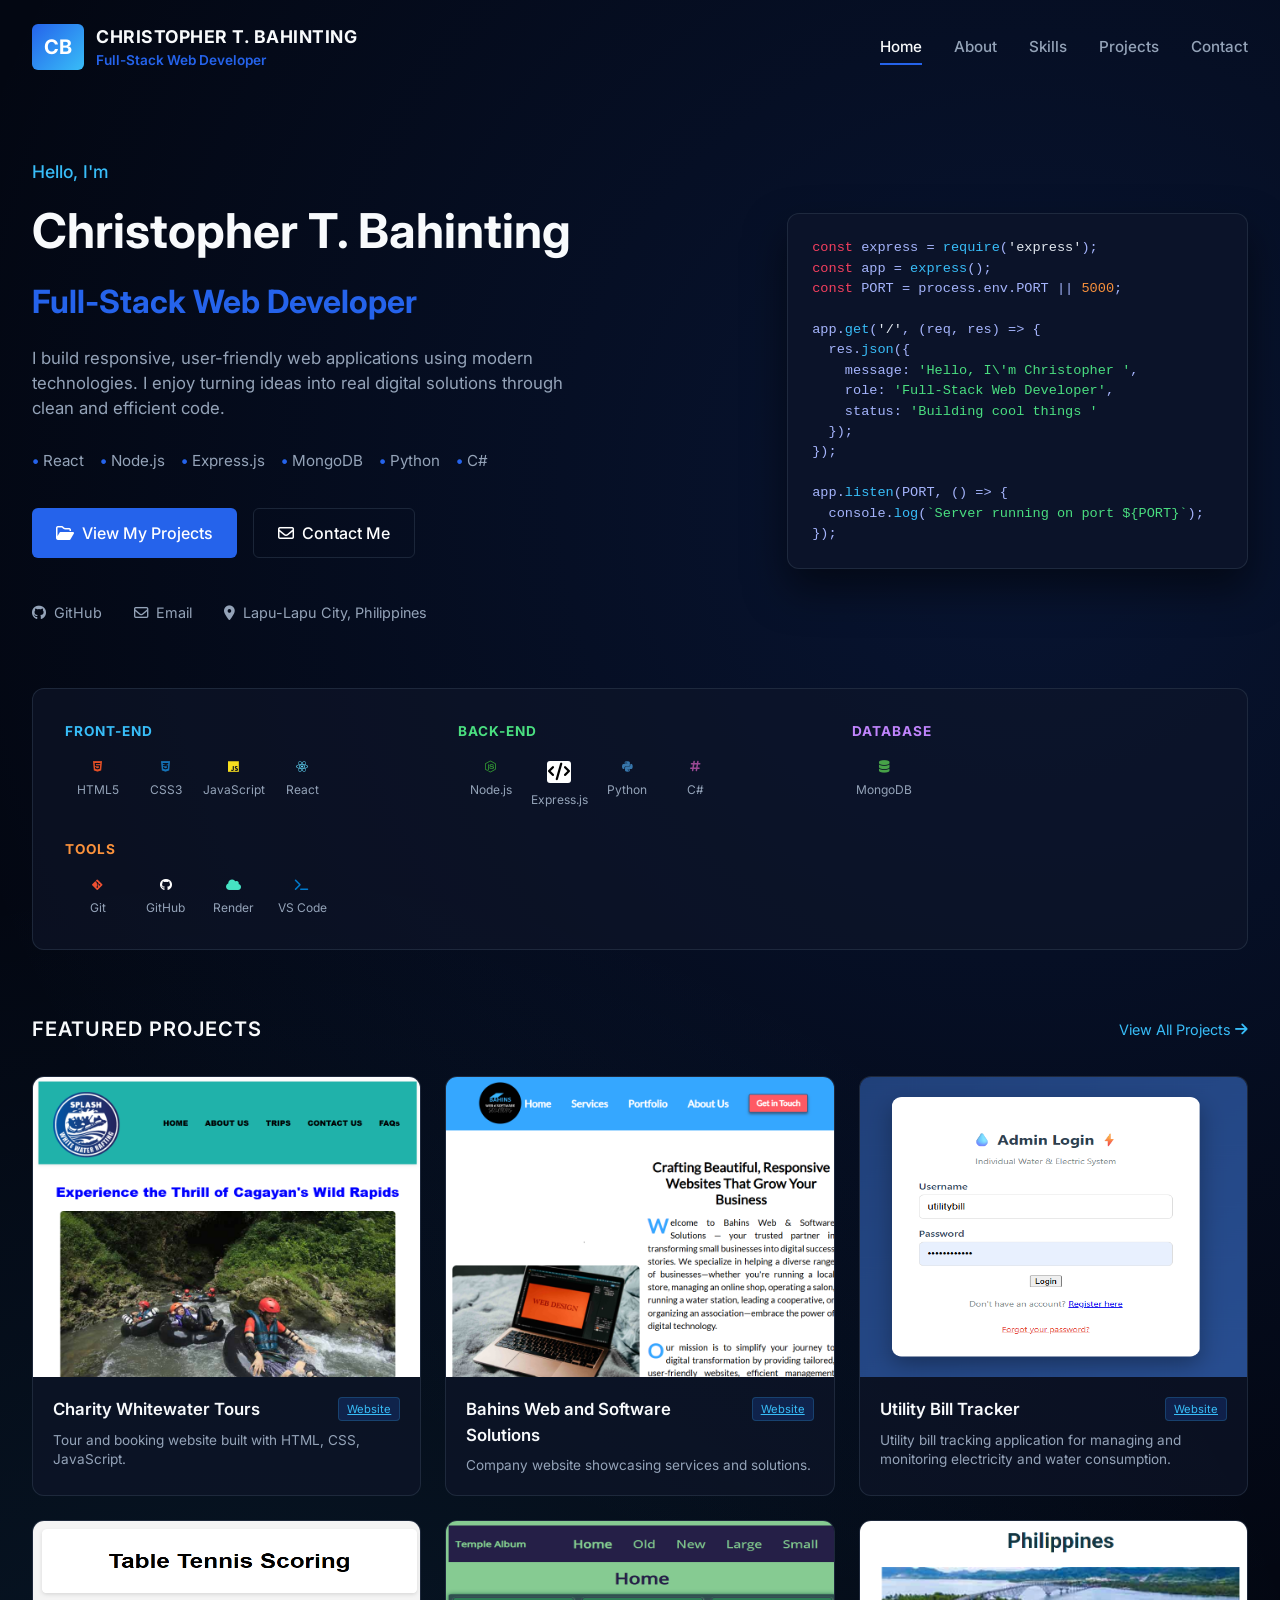
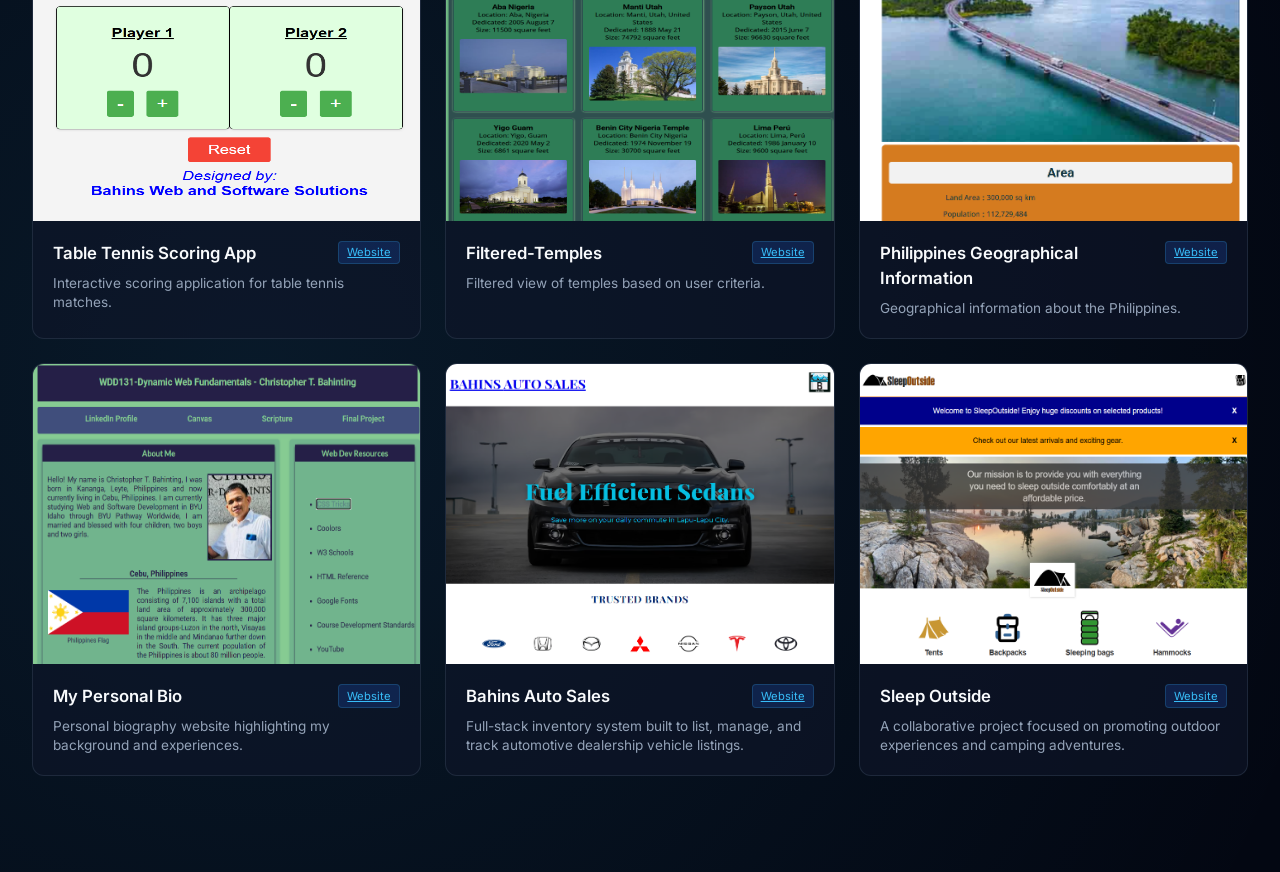
==== index.html @ c2ac5dff "Initial portfolio" ====
<!DOCTYPE html>
<html lang="en">
<head>
    <meta charset="UTF-8">
    <meta name="viewport" content="width=device-width, initial-scale=1.0">
    <title>Christopher T. Bahinting | Full-Stack Web Developer</title>
    <!-- Google Fonts & Font Awesome Icons -->
    <link href="https://fonts.googleapis.com/css2?family=Inter:wght@300;400;500;600;700&display=swap" rel="stylesheet">
    <link rel="stylesheet" href="https://cdnjs.cloudflare.com/ajax/libs/font-awesome/6.4.0/css/all.min.css">
    <link rel="stylesheet" href="style.css">
    
</head>
<body>

    <!-- Header Section -->
    <header>
        <div class="brand">
            <div class="logo-box">CB</div>
            <div class="brand-text">
                <h1>CHRISTOPHER T. BAHINTING</h1>
                <p>Full-Stack Web Developer</p>
            </div>
        </div>
        <nav>
            <a href="index.html" class="active">Home</a>
            <a href="about.html">About</a>
            <a href="skills.html">Skills</a>
            <a href="projects.html">Projects</a>
            <a href="contact.html">Contact</a>
        </nav>
    </header>

    <!-- Hero Section -->
    <section class="hero-container">
        <div class="hero-left">
            <p class="hero-tagline">Hello, I'm</p>
            <h2>Christopher T. Bahinting</h2>
            <h3>Full-Stack Web Developer</h3>
            <p class="hero-desc">I build responsive, user-friendly web applications using modern technologies. I enjoy turning ideas into real digital solutions through clean and efficient code.</p>
            
            <div class="hero-tech-tags">
                <span>React</span> <span>Node.js</span> <span>Express.js</span> <span>MongoDB</span> <span>Python</span> <span>C#</span>
            </div>

            <div class="hero-buttons">
                <a href="projects.html" class="btn-primary"><i class="fa-regular fa-folder-open"></i> View My Projects</a>
                <a href="contact.html" class="btn-secondary"><i class="fa-regular fa-envelope"></i> Contact Me</a>
            </div>

            <div class="hero-meta">
                <span><i class="fa-brands fa-github"></i> GitHub</span>
                <span><i class="fa-regular fa-envelope"></i> Email</span>
                <span><i class="fa-solid fa-location-dot"></i> Lapu-Lapu City, Philippines</span>
            </div>
        </div>

        <div class="hero-right">
            <!-- Simulated Code Block Mockup referencing the layout of christopher portfolio.png -->
            <div class="code-mockup">
                <span style="color:#f43f5e">const</span> express = <span style="color:#38bdf8">require</span>(<span style="color:#e2e8f0">'express'</span>);<br>
                <span style="color:#f43f5e">const</span> app = <span style="color:#38bdf8">express</span>();<br>
                <span style="color:#f43f5e">const</span> PORT = process.env.PORT || <span style="color:#fb923c">5000</span>;<br><br>
                app.<span style="color:#38bdf8">get</span>(<span style="color:#e2e8f0">'/'</span>, (req, res) => {<br>
                &nbsp;&nbsp;res.<span style="color:#38bdf8">json</span>({<br>
                &nbsp;&nbsp;&nbsp;&nbsp;message: <span style="color:#4ade80">'Hello, I\'m Christopher '</span>,<br>
                &nbsp;&nbsp;&nbsp;&nbsp;role: <span style="color:#4ade80">'Full-Stack Web Developer'</span>,<br>
                &nbsp;&nbsp;&nbsp;&nbsp;status: <span style="color:#4ade80">'Building cool things '</span><br>
                &nbsp;&nbsp;});<br>
                });<br><br>
                app.<span style="color:#38bdf8">listen</span>(PORT, () => {<br>
                &nbsp;&nbsp;console.<span style="color:#38bdf8">log</span>(<span style="color:#4ade80">`Server running on port ${PORT}`</span>);<br>
                });
            </div>
        </div>
    </section>

    <!-- Skills Matrix Section -->
    <section class="skills-section">
        <div class="skills-grid">
            <!-- Front-End -->
            <div class="skills-category frontend">
                <h4>Front-End</h4>
                <div class="skills-items">
                    <div class="skill-node"><i class="fa-brands fa-html5" style="color:#e34f26"></i><span>HTML5</span></div>
                    <div class="skill-node"><i class="fa-brands fa-css3-alt" style="color:#1572b6"></i><span>CSS3</span></div>
                    <div class="skill-node"><i class="fa-brands fa-js" style="color:#f7df1e"></i><span>JavaScript</span></div>
                    <div class="skill-node"><i class="fa-brands fa-react" style="color:#61dafb"></i><span>React</span></div>
                </div>
            </div>
            <!-- Back-End -->
            <div class="skills-category backend">
                <h4>Back-End</h4>
                <div class="skills-items">
                    <div class="skill-node"><i class="fa-brands fa-node-js" style="color:#339933"></i><span>Node.js</span></div>
                    <div class="skill-node"><i class="fa-solid fa-code" style="color:#000000; background:#fff; border-radius:3px; padding:2px 1px; font-size:1.1rem;"></i><span>Express.js</span></div>
                    <div class="skill-node"><i class="fa-brands fa-python" style="color:#3776ab"></i><span>Python</span></div>
                    <div class="skill-node"><i class="fa-solid fa-hashtag" style="color:#9b4993"></i><span>C#</span></div>
                </div>
            </div>
            <!-- Database -->
            <div class="skills-category database">
                <h4>Database</h4>
                <div class="skills-items">
                    <div class="skill-node"><i class="fa-solid fa-database" style="color:#47a248"></i><span>MongoDB</span></div>
                </div>
            </div>
            <!-- Tools -->
            <div class="skills-category tools">
                <h4>Tools</h4>
                <div class="skills-items">
                    <div class="skill-node"><i class="fa-brands fa-git-alt" style="color:#f05032"></i><span>Git</span></div>
                    <div class="skill-node"><i class="fa-brands fa-github" style="color:#ffffff"></i><span>GitHub</span></div>
                    <div class="skill-node"><i class="fa-solid fa-cloud" style="color:#46e3c3"></i><span>Render</span></div>
                    <div class="skill-node"><i class="fa-solid fa-terminal" style="color:#007acc"></i><span>VS Code</span></div>
                </div>
            </div>
        </div>
    </section>

    <!-- Featured Projects Grid Section -->
    <section class="projects-section">
        <div class="projects-header">
            <h3>Featured Projects</h3>
            <a href="projects.html" class="view-all-link">View All Projects <i class="fa-solid fa-arrow-right"></i></a>
        </div>

        <div class="projects-grid">

            <!-- Project 1 -->
          <div class="project-card">
            <img src="images/waterrafting.png" alt="Charity Whitewater Tours" class="project-img">
                <div class="project-info">
                        <div class="project-title-row">
                    <h4>Charity Whitewater Tours</h4>
                    <a href="https://bahintingchristopher.github.io/wdd130/index.html" 
                        target="_blank" 
                        class="project-badge">
                        Website
                        </a>
                    </div>
                    <p class="project-desc">Tour and booking website built with HTML, CSS, JavaScript.</p>
                </div>
        </div>

            <!-- Project 2 -->
        <div class="project-card">
            <img src="images/bahins.png" alt="Bahins Web and Software Solutions" class="project-img">
        <div class="project-info">
                <div class="project-title-row">
                    <!-- Updated title -->
                    <h4>Bahins Web and Software Solutions</h4>
                    <a href="https://bahintingchristopher.github.io/bahins/" 
                    target="_blank" 
                    class="project-badge">
                    Website
                    </a>
                </div>
                <p class="project-desc">Company website showcasing services and solutions.</p>
            </div>
        </div>

            <!-- Project 3 -->
             <div class="project-card">
            <img src="images/utilitybill.png" alt="Utility Bill Tracker" class="project-img">
        <div class="project-info">
                <div class="project-title-row">
                    <!-- Updated title -->
                    <h4>Utility Bill Tracker</h4>
                    <a href="https://utilitybill.pythonanywhere.com/login/?next=/" 
                    target="_blank" 
                    class="project-badge">
                    Website
                    </a>
                </div>
                <p class="project-desc">Utility bill tracking application for managing and monitoring electricity and water consumption.</p>
            </div>
        </div>

            <!-- Project 4 -->
              <div class="project-card">
            <img src="images/scoringApp.png" alt="Table Tennis Scoring App" class="project-img">
        <div class="project-info">
                <div class="project-title-row">
                    <!-- Updated title -->
                    <h4>Table Tennis Scoring App</h4>
                    <a href="https://bahintingchristopher.github.io/pingpong/score.html" 
                    target="_blank" 
                    class="project-badge">
                    Website
                    </a>
                </div>
                <p class="project-desc">Interactive scoring application for table tennis matches.</p>
            </div>
        </div>
            

            <!-- Project 5 -->
            <div class="project-card">
                <img src="images/filtering.png" alt="Filtered-Temples" class="project-img">
            <div class="project-info">
                    <div class="project-title-row">
                        <!-- Updated title -->
                        <h4>Filtered-Temples</h4>
                        <a href="https://bahintingchristopher.github.io/wdd131/filtered-temples.html" 
                        target="_blank" 
                        class="project-badge">
                        Website
                        </a>
                    </div>
                    <p class="project-desc">Filtered view of temples based on user criteria.</p>
                </div>
            </div>


            <!-- Project 6 -->
           <div class="project-card">
                <img src="images/georaphical.png" alt="Philippines Geographical Information" class="project-img">
            <div class="project-info">
                    <div class="project-title-row">
                        <!-- Updated title -->
                        <h4>Philippines Geographical Information</h4>
                        <a href="https://bahintingchristopher.github.io/wdd131/place.html" 
                        target="_blank" 
                        class="project-badge">
                        Website
                        </a>
                    </div>
                    <p class="project-desc">Geographical information about the Philippines.</p>
                </div>
            </div>

            <!-- Project 7 -->
           <div class="project-card">
                <img src="images/personalBio.png" alt="My Personal Bio" class="project-img">
            <div class="project-info">
                    <div class="project-title-row">
                        <!-- Updated title -->
                        <h4>My Personal Bio</h4>
                        <a href="https://bahintingchristopher.github.io/wdd131/index.html" 
                        target="_blank" 
                        class="project-badge">
                        Website
                        </a>
                    </div>
                    <p class="project-desc">Personal biography website highlighting my background and experiences.</p>
                </div>
            </div>

            <!-- Project 8 -->
             <div class="project-card">
                <img src="images/autoSales.png" alt="Bahins Auto Sales" class="project-img">
            <div class="project-info">
                    <div class="project-title-row">
                        <!-- Updated title -->
                        <h4>Bahins Auto Sales</h4>
                        <a href="https://wdd330-final-project-bahins-auto-sales.onrender.com/" 
                        target="_blank" 
                        class="project-badge">
                        Website
                        </a>
                    </div>
                    <p class="project-desc">Full-stack inventory system built to list, manage, and track automotive dealership vehicle listings.</p>
                </div>
            </div>

            <!-- Project 9 -->
                 <div class="project-card">
                    <img src="images/sleepoutside.png" alt="Sleep Outside" class="project-img">
                <div class="project-info">
                        <div class="project-title-row">
                            <!-- Updated title -->
                            <h4>Sleep Outside</h4>
                            <a href="https://wdd330-7lq2.onrender.com/" 
                            target="_blank" 
                            class="project-badge">
                            Website
                            </a>
                        </div>
                        <p class="project-desc">A collaborative project focused on promoting outdoor experiences and camping adventures.</p>
                    </div>
                </div>
            </section>

</body>
</html>
---- style.css ----
:root {
            --bg-color: #030712;
            --card-bg: rgba(15, 23, 42, 0.6);
            --card-border: rgba(51, 65, 85, 0.5);
            --primary-blue: #2563eb;
            --accent-cyan: #38bdf8;
            --text-main: #f8fafc;
            --text-muted: #94a3b8;
            --font-stack: 'Inter', -apple-system, BlinkMacSystemFont, sans-serif;
        }

        * {
            box-sizing: border-box;
            margin: 0;
            padding: 0;
        }

        body {
            background-color: var(--bg-color);
            background-image: radial-gradient(circle at 80% 20%, rgba(37, 99, 235, 0.15) 0%, transparent 50%),
                              radial-gradient(circle at 20% 80%, rgba(56, 189, 248, 0.1) 0%, transparent 50%);
            color: var(--text-main);
            font-family: var(--font-stack);
            line-height: 1.5;
            overflow-x: hidden;
        }

        /* --- HEADER & NAV --- */
        header {
            max-width: 1280px;
            margin: 0 auto;
            padding: 1.5rem 2rem;
            display: flex;
            justify-content: space-between;
            align-items: center;
        }

        .brand {
            display: flex;
            align-items: center;
            gap: 0.75rem;
        }

        .logo-box {
            background: linear-gradient(135deg, var(--primary-blue), var(--accent-cyan));
            color: white;
            font-weight: 700;
            padding: 0.5rem 0.75rem;
            border-radius: 6px;
            font-size: 1.25rem;
        }

        .brand-text h1 {
            font-size: 1.1rem;
            font-weight: 700;
            letter-spacing: 0.5px;
        }

        .brand-text p {
            font-size: 0.85rem;
            color: var(--primary-blue);
            font-weight: 600;
        }

        nav {
            display: flex;
            gap: 2rem;
            align-items: center;
        }

        nav a {
            color: var(--text-muted);
            text-decoration: none;
            font-size: 0.95rem;
            font-weight: 500;
            transition: color 0.2s;
        }

        nav a:hover, nav a.active {
            color: var(--text-main);
            position: relative;
        }

        nav a.active::after {
            content: '';
            position: absolute;
            bottom: -6px;
            left: 0;
            width: 100%;
            height: 2px;
            background-color: var(--primary-blue);
        }

        .btn-resume {
            border: 1px solid var(--card-border);
            padding: 0.5rem 1rem;
            border-radius: 6px;
            color: var(--text-main);
            text-decoration: none;
            font-size: 0.9rem;
            display: flex;
            align-items: center;
            gap: 0.5rem;
            background: rgba(255,255,255,0.02);
            transition: background 0.2s;
        }

        .btn-resume:hover {
            background: rgba(255,255,255,0.08);
        }

        /* --- HERO SECTION --- */
        .hero-container {
            max-width: 1280px;
            margin: 0 auto;
            padding: 4rem 2rem;
            display: grid;
            grid-template-columns: 1.2fr 0.8fr;
            gap: 4rem;
            align-items: center;
        }

        .hero-left {
            display: flex;
            flex-direction: column;
            gap: 1.25rem;
        }

        .hero-tagline {
            color: var(--accent-cyan);
            font-size: 1.1rem;
            font-weight: 500;
        }

        .hero-left h2 {
            font-size: 3rem;
            font-weight: 700;
            line-height: 1.1;
        }

        .hero-left h3 {
            font-size: 2rem;
            color: var(--primary-blue);
            font-weight: 700;
        }

        .hero-desc {
            color: var(--text-muted);
            font-size: 1.05rem;
            max-width: 540px;
        }

        .hero-tech-tags {
            display: flex;
            flex-wrap: wrap;
            gap: 0.5rem 1rem;
            color: var(--text-muted);
            font-size: 0.95rem;
            margin-top: 0.5rem;
        }

        .hero-tech-tags span::before {
            content: "• ";
            color: var(--primary-blue);
            font-weight: bold;
        }

        .hero-buttons {
            display: flex;
            gap: 1rem;
            margin-top: 1rem;
        }

        .btn-primary {
            background-color: var(--primary-blue);
            color: white;
            padding: 0.75rem 1.5rem;
            border-radius: 6px;
            text-decoration: none;
            font-weight: 500;
            display: flex;
            align-items: center;
            gap: 0.5rem;
        }

        .btn-secondary {
            border: 1px solid var(--card-border);
            color: white;
            padding: 0.75rem 1.5rem;
            border-radius: 6px;
            text-decoration: none;
            font-weight: 500;
            display: flex;
            align-items: center;
            gap: 0.5rem;
        }

        .hero-meta {
            display: flex;
            gap: 2rem;
            color: var(--text-muted);
            font-size: 0.9rem;
            margin-top: 1.5rem;
        }

        .hero-meta span {
            display: flex;
            align-items: center;
            gap: 0.5rem;
        }

        /* Right Side Code Graphics Mimicry */
        .hero-right {
            position: relative;
            display: flex;
            justify-content: center;
        }

        .code-mockup {
            background: #0b1329;
            border: 1px solid var(--card-border);
            border-radius: 12px;
            padding: 1.5rem;
            font-family: monospace;
            font-size: 0.85rem;
            width: 100%;
            box-shadow: 0 20px 40px rgba(0,0,0,0.5);
            color: #a5b4fc;
        }

        /* --- SKILLS MATRIX --- */
        .skills-section {
            max-width: 1280px;
            margin: 0 auto 4rem auto;
            padding: 0 2rem;
        }

        .skills-grid {
            background: var(--card-bg);
            border: 1px solid var(--card-border);
            border-radius: 12px;
            padding: 2rem;
            display: grid;
            grid-template-columns: repeat(4, 1fr);
            gap: 2rem;
        }

        .skills-category h4 {
            font-size: 0.85rem;
            text-transform: uppercase;
            letter-spacing: 1px;
            margin-bottom: 1.25rem;
        }

        .skills-category.frontend h4 { color: #38bdf8; }
        .skills-category.backend h4 { color: #4ade80; }
        .skills-category.database h4 { color: #c084fc; }
        .skills-category.tools h4 { color: #fb923c; }

        .skills-items {
            display: flex;
            /* flex-wrap: wrap; */
            gap: .2rem;
        }

        .skill-node {
            display: flex;
            flex-direction: column;
            align-items: center;
            gap: 0.5rem;
            width: 65px;
            text-align: center;
        }

        .skill-node i {
            font-size: .75rem;
            color: var(--text-muted);
            transition: color 0.2s;
        }

        .skill-node:hover i {
            color: var(--text-main);
        }

        .skill-node span {
            font-size: 0.75rem;
            color: var(--text-muted);
        }

        /* --- PROJECTS SECTION --- */
        .projects-section {
            max-width: 1280px;
            margin: 0 auto 6rem auto;
            padding: 0 2rem;
        }

        .projects-header {
            display: flex;
            justify-content: space-between;
            align-items: center;
            margin-bottom: 2rem;
        }

        .projects-header h3 {
            font-size: 1.25rem;
            text-transform: uppercase;
            letter-spacing: 1px;
            font-weight: 600;
        }

        .view-all-link {
            color: var(--accent-cyan);
            text-decoration: none;
            font-size: 0.9rem;
            display: flex;
            align-items: center;
            gap: 0.25rem;
        }

        .projects-grid {
            display: grid;
            grid-template-columns: repeat(auto-fill, minmax(300px, 1fr));
            gap: 1.5rem;
        }

        .project-card {
            background: var(--card-bg);
            border: 1px solid var(--card-border);
            border-radius: 12px;
            overflow: hidden;
            display: flex;
            flex-direction: column;
            transition: transform 0.2s, border-color 0.2s;
        }

        .project-card img {
            width: auto;
            height: 300px;
            display: block;
        }

        .project-card:hover {
            transform: translateY(-4px);
            border-color: rgba(56, 189, 248, 0.4);
        }

        .project-img-placeholder {
            height: 100px;
            background: linear-gradient(135deg, #1e293b, #0f172a);
            display: flex;
            align-items: center;
            justify-content: center;
            color: rgba(255,255,255,0.05);
            font-size: 3rem;
            position: relative;
        }
        

        /* Abstract structural background layout patterns matching your cards */
        .project-img-placeholder::after {
            content: '';
            position: absolute;
            inset: 10px;
            border: 1px dashed rgba(255,255,255,0.05);
            border-radius: 6px;
        }

        .project-info {
            padding: 1.25rem;
            display: flex;
            flex-direction: column;
            flex-grow: 1;
            gap: 0.5rem;
        }

        .project-title-row {
            display: flex;
            justify-content: space-between;
            align-items: flex-start;
            gap: 0.5rem;
        }

        .project-title-row h4 {
            font-size: 1.05rem;
            font-weight: 600;
            color: var(--text-main);
        }

        .project-badge {
            font-size: 0.7rem;
            background: rgba(37, 99, 235, 0.2);
            color: var(--accent-cyan);
            padding: 0.15rem 0.5rem;
            border-radius: 4px;
            white-space: nowrap;
            border: 1px solid rgba(56, 189, 248, 0.2);
        }

        .project-desc {
            font-size: 0.85rem;
            color: var(--text-muted);
            line-height: 1.4;
        }

/* ===========================
   ABOUT
=========================== */

.about {
    
    padding: 20px 0;
}

.container {
    max-width: 1280px;
    margin: 0 auto;
    padding: 0 2rem;
}

.about h2 {
    text-align: center;
    font-size: 42px;
    color: white;
    margin-bottom: 60px;
}

.about-content {
    display: flex;
    align-items: center;
    justify-content: center;
    gap: 60px;
    flex-wrap: wrap;
}

.about-image {
    flex: 1;
    min-width: 280px;
    text-align: center;
}

.about-image img {
    width: 320px;
    max-width: 100%;
    border-radius: 15px;
    border: 4px solid #2563eb;
}

.about-text {
    flex: 2;
    min-width: 300px;
}

.about-text h3 {
    color: white;
    font-size: 32px;
    margin-bottom: 20px;
}

.about-text p {
    color: #cbd5e1;
    font-size: 18px;
    line-height: 1.8;
    margin-bottom: 20px;
    text-align: justify;
}

/* ==========================
   SKILLS PAGE
========================== */

.skills-page{
    padding:10px 0;
}

.skills-page h2{
    text-align:center;
    font-size:2.5rem;
    margin-bottom:20px;
}

.section-description{
    max-width:700px;
    margin:0 auto 60px;
    text-align:center;
    color:var(--text-muted);
    line-height:1.8;
}

.skills-grid{

    display:grid;

    grid-template-columns:repeat(auto-fit,minmax(280px,1fr));

    gap:30px;

}

.skill-card{

    background:var(--card-bg);

    border:1px solid var(--card-border);

    border-radius:15px;

    padding:35px;

    text-align:center;

    transition:.3s;

    backdrop-filter:blur(10px);

}

.skill-card:hover{

    transform:translateY(-8px);

    border-color:var(--accent-cyan);

}

.skill-card i{

    font-size:3rem;

    color:var(--primary-blue);

    margin-bottom:20px;

}

.skill-card h3{

    margin-bottom:20px;

    font-size:1.4rem;

}

.skill-card ul{

    list-style:none;

}

.skill-card li{

    padding:10px 0;

    color:var(--text-muted);

    border-bottom:1px solid rgba(255,255,255,.08);

}

.skill-card li:last-child{

    border-bottom:none;

}


/* ==========================
   CONTACT
========================== */

.contact{

    padding:100px 0;

}

.contact h2{

    text-align:center;

    font-size:2.5rem;

    margin-bottom:20px;

}

.contact-intro{

    max-width:700px;

    margin:auto;

    text-align:center;

    line-height:1.8;

    color:var(--text-muted);

    margin-bottom:60px;

}

.contact-grid{

    display:grid;

    grid-template-columns:repeat(auto-fit,minmax(250px,1fr));

    gap:30px;

}

.contact-card{

    background:var(--card-bg);

    border:1px solid var(--card-border);

    border-radius:15px;

    padding:35px;

    text-align:center;

    transition:.3s;

}

.contact-card:hover{

    transform:translateY(-8px);

    border-color:var(--accent-cyan);

}

.contact-card i{

    font-size:2.8rem;

    color:var(--primary-blue);

    margin-bottom:20px;

}

.contact-card h3{

    margin-bottom:15px;

}

.contact-card a{
    color: var(--text-muted);
    text-decoration: none;
    transition: .3s;
    word-break: break-word;
}

.contact-card p,
.contact-card a{
    font-size: 13px;
}
        /* --- RESPONSIVE ADJUSTMENTS --- */
        @media (max-width: 1024px) {
            .hero-container { grid-template-columns: 1fr; gap: 2rem; text-align: center; }
            .hero-desc { margin: 0 auto; }
            .hero-tech-tags, .hero-buttons, .hero-meta { justify-content: center; }
            .hero-right { display: none; } /* Hide heavy graphical asset mockup code block on tablet/mobile */
            .skills-grid { grid-template-columns: repeat(2, 1fr); gap: 1.5rem; }
        }

        @media (max-width: 640px) {
            header { flex-direction: column; gap: 1rem; }
            nav { flex-wrap: wrap; justify-content: center; gap: 1rem; }
            .skills-grid { grid-template-columns: 1fr; }
            .hero-left h2 { font-size: 2.25rem; }
            .hero-left h3 { font-size: 1.5rem; }
        }
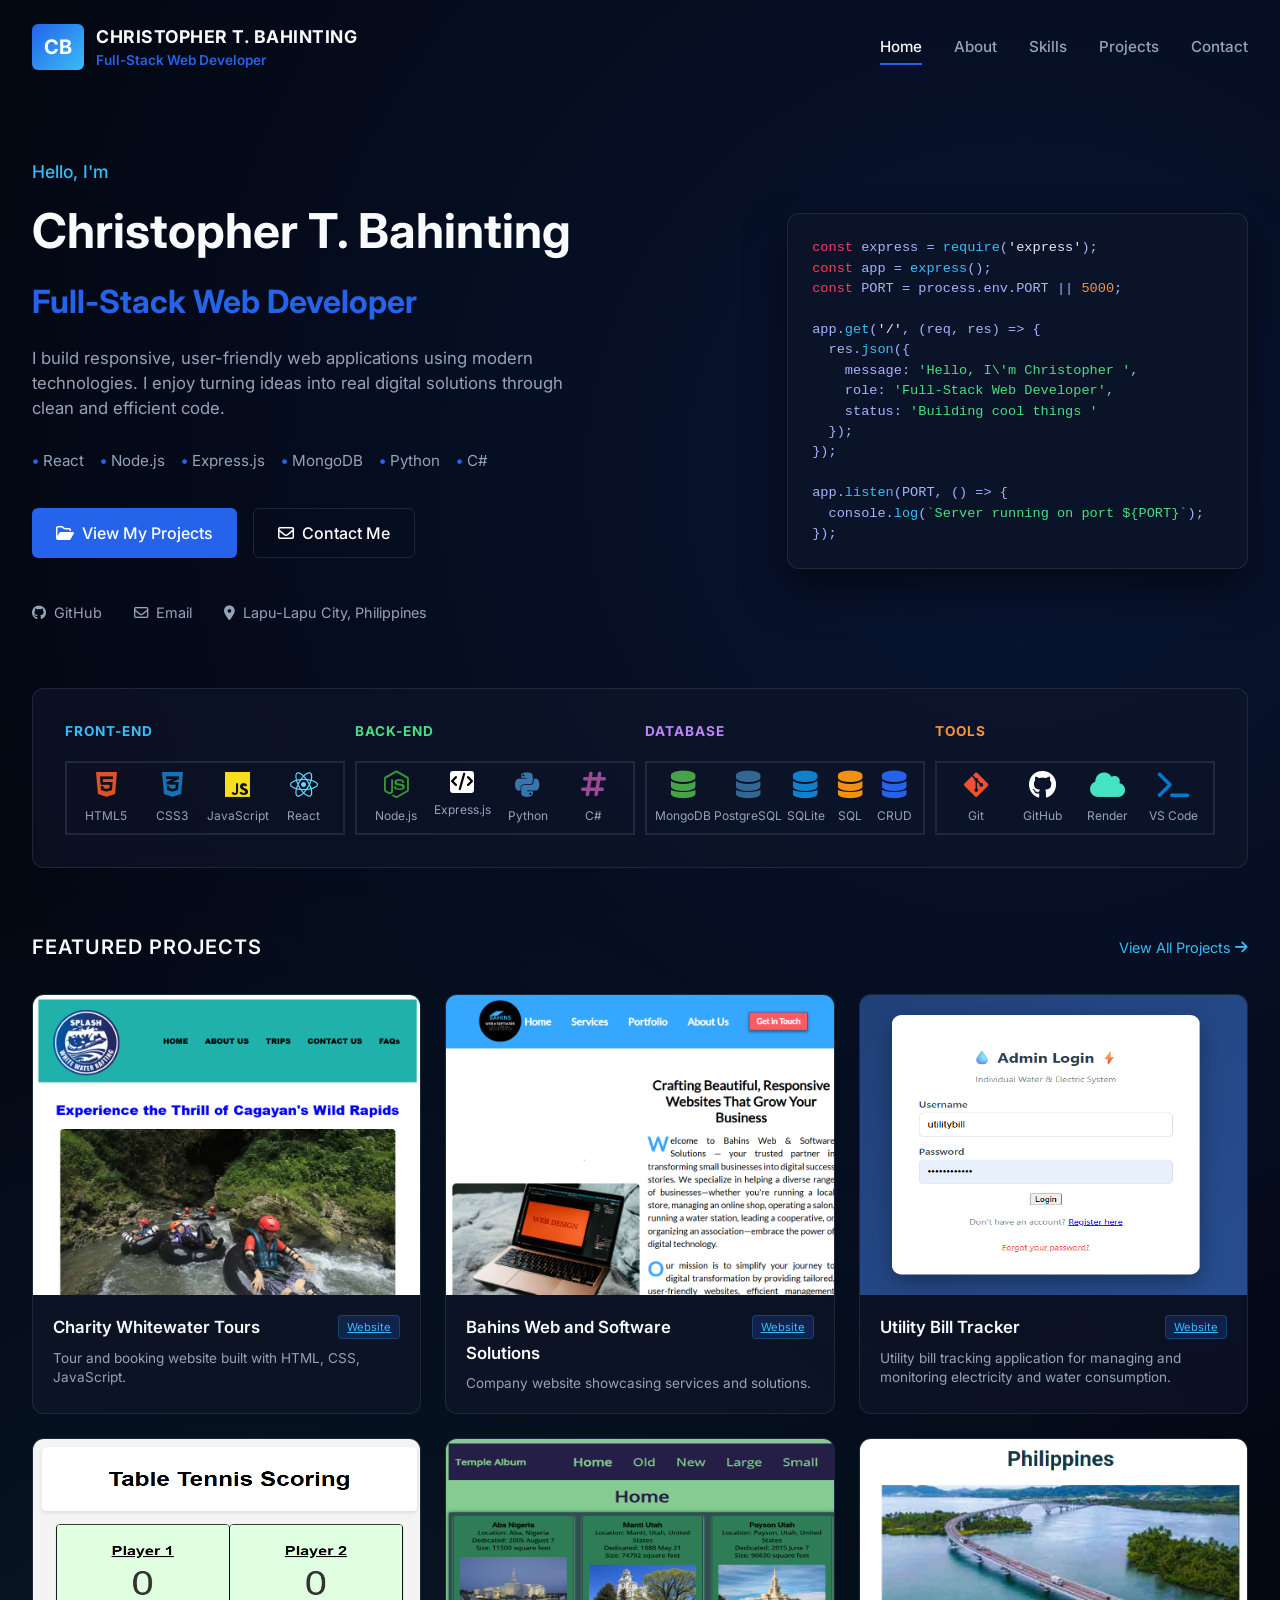
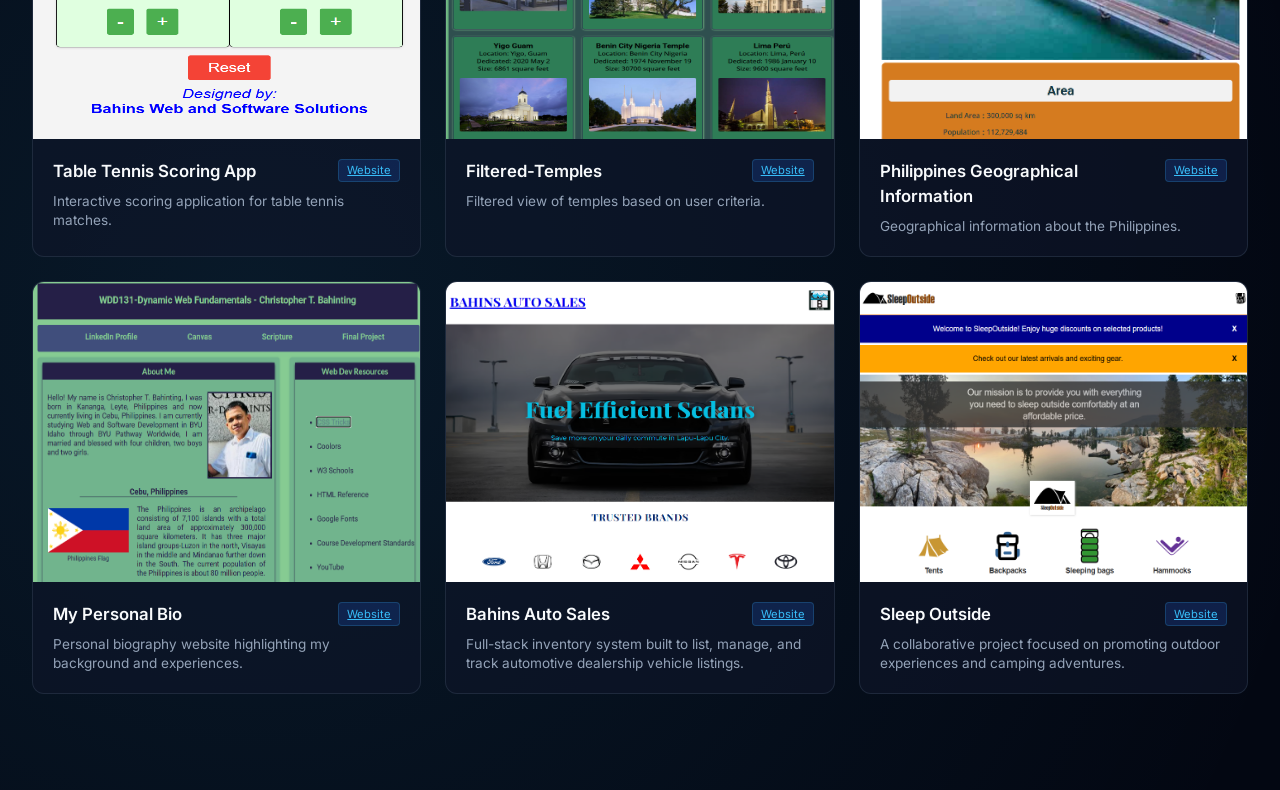
==== commit eb5f69b6: "feat: add skills section with responsive design" ====
--- a/index.html
+++ b/index.html
@@ -100,9 +100,35 @@
             <!-- Database -->
             <div class="skills-category database">
                 <h4>Database</h4>
-                <div class="skills-items">
-                    <div class="skill-node"><i class="fa-solid fa-database" style="color:#47a248"></i><span>MongoDB</span></div>
-                </div>
+
+<div class="skills-items">
+
+    <div class="skill-node">
+        <i class="fa-solid fa-database" style="color:#47a248"></i>
+        <span>MongoDB</span>
+    </div>
+
+    <div class="skill-node">
+        <i class="fa-solid fa-database" style="color:#336791"></i>
+        <span>PostgreSQL</span>
+    </div>
+
+    <div class="skill-node">
+        <i class="fa-solid fa-database" style="color:#0f80cc"></i>
+        <span>SQLite</span>
+    </div>
+
+    <div class="skill-node">
+        <i class="fa-solid fa-database" style="color:#f29111"></i>
+        <span>SQL</span>
+    </div>
+   
+    <div class="skill-node">
+        <i class="fa-solid fa-database" style="color:#2563eb"></i>
+        <span>CRUD</span>
+    </div>
+
+</div>
             </div>
             <!-- Tools -->
             <div class="skills-category tools">
--- a/style.css
+++ b/style.css
@@ -260,7 +260,8 @@
 
         .skills-items {
             display: flex;
-            /* flex-wrap: wrap; */
+           border: 2px solid var(--card-border);
+           padding: 0.5rem;
             gap: .2rem;
         }
 
@@ -269,12 +270,12 @@
             flex-direction: column;
             align-items: center;
             gap: 0.5rem;
-            width: 65px;
+            width: 80px;
             text-align: center;
         }
 
         .skill-node i {
-            font-size: .75rem;
+            font-size: 1.75rem;
             color: var(--text-muted);
             transition: color 0.2s;
         }
@@ -491,9 +492,9 @@
 
     display:grid;
 
-    grid-template-columns:repeat(auto-fit,minmax(280px,1fr));
-
-    gap:30px;
+    grid-template-columns:repeat(auto-fit,minmax(200px,1fr));
+
+    gap:10px;
 
 }
 
@@ -505,7 +506,7 @@
 
     border-radius:15px;
 
-    padding:35px;
+    padding:5px;
 
     text-align:center;
 
@@ -517,7 +518,7 @@
 
 .skill-card:hover{
 
-    transform:translateY(-8px);
+    transform:translateY(-1px);
 
     border-color:var(--accent-cyan);
 
@@ -525,19 +526,19 @@
 
 .skill-card i{
 
-    font-size:3rem;
+    font-size:2rem;
 
     color:var(--primary-blue);
 
-    margin-bottom:20px;
+    margin-bottom:5px;
 
 }
 
 .skill-card h3{
 
-    margin-bottom:20px;
-
-    font-size:1.4rem;
+    margin-bottom:10px;
+
+    font-size:1.2rem;
 
 }
 
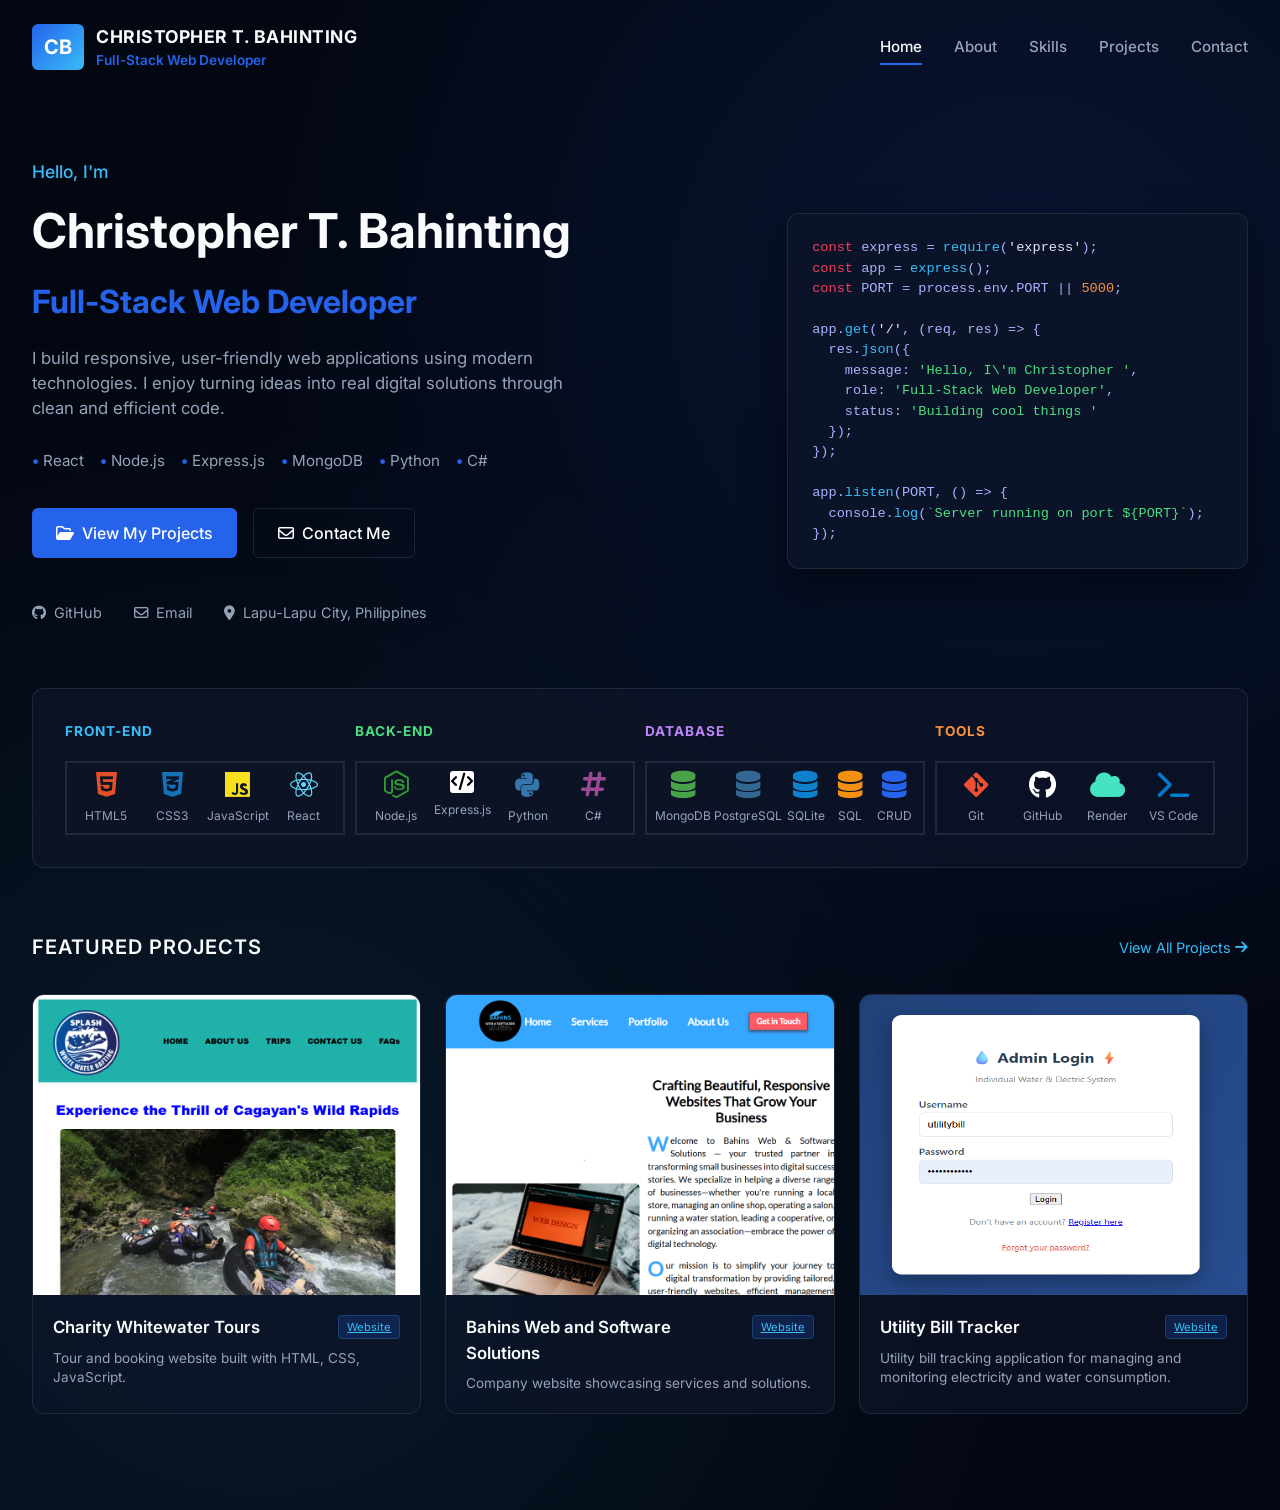
==== commit 6e5bb830: "fix: remove the extra closing div tag in index.html" ====
--- a/index.html
+++ b/index.html
@@ -202,109 +202,7 @@
             </div>
         </div>
 
-            <!-- Project 4 -->
-              <div class="project-card">
-            <img src="images/scoringApp.png" alt="Table Tennis Scoring App" class="project-img">
-        <div class="project-info">
-                <div class="project-title-row">
-                    <!-- Updated title -->
-                    <h4>Table Tennis Scoring App</h4>
-                    <a href="https://bahintingchristopher.github.io/pingpong/score.html" 
-                    target="_blank" 
-                    class="project-badge">
-                    Website
-                    </a>
-                </div>
-                <p class="project-desc">Interactive scoring application for table tennis matches.</p>
-            </div>
-        </div>
-            
-
-            <!-- Project 5 -->
-            <div class="project-card">
-                <img src="images/filtering.png" alt="Filtered-Temples" class="project-img">
-            <div class="project-info">
-                    <div class="project-title-row">
-                        <!-- Updated title -->
-                        <h4>Filtered-Temples</h4>
-                        <a href="https://bahintingchristopher.github.io/wdd131/filtered-temples.html" 
-                        target="_blank" 
-                        class="project-badge">
-                        Website
-                        </a>
-                    </div>
-                    <p class="project-desc">Filtered view of temples based on user criteria.</p>
-                </div>
-            </div>
-
-
-            <!-- Project 6 -->
-           <div class="project-card">
-                <img src="images/georaphical.png" alt="Philippines Geographical Information" class="project-img">
-            <div class="project-info">
-                    <div class="project-title-row">
-                        <!-- Updated title -->
-                        <h4>Philippines Geographical Information</h4>
-                        <a href="https://bahintingchristopher.github.io/wdd131/place.html" 
-                        target="_blank" 
-                        class="project-badge">
-                        Website
-                        </a>
-                    </div>
-                    <p class="project-desc">Geographical information about the Philippines.</p>
-                </div>
-            </div>
-
-            <!-- Project 7 -->
-           <div class="project-card">
-                <img src="images/personalBio.png" alt="My Personal Bio" class="project-img">
-            <div class="project-info">
-                    <div class="project-title-row">
-                        <!-- Updated title -->
-                        <h4>My Personal Bio</h4>
-                        <a href="https://bahintingchristopher.github.io/wdd131/index.html" 
-                        target="_blank" 
-                        class="project-badge">
-                        Website
-                        </a>
-                    </div>
-                    <p class="project-desc">Personal biography website highlighting my background and experiences.</p>
-                </div>
-            </div>
-
-            <!-- Project 8 -->
-             <div class="project-card">
-                <img src="images/autoSales.png" alt="Bahins Auto Sales" class="project-img">
-            <div class="project-info">
-                    <div class="project-title-row">
-                        <!-- Updated title -->
-                        <h4>Bahins Auto Sales</h4>
-                        <a href="https://wdd330-final-project-bahins-auto-sales.onrender.com/" 
-                        target="_blank" 
-                        class="project-badge">
-                        Website
-                        </a>
-                    </div>
-                    <p class="project-desc">Full-stack inventory system built to list, manage, and track automotive dealership vehicle listings.</p>
-                </div>
-            </div>
-
-            <!-- Project 9 -->
-                 <div class="project-card">
-                    <img src="images/sleepoutside.png" alt="Sleep Outside" class="project-img">
-                <div class="project-info">
-                        <div class="project-title-row">
-                            <!-- Updated title -->
-                            <h4>Sleep Outside</h4>
-                            <a href="https://wdd330-7lq2.onrender.com/" 
-                            target="_blank" 
-                            class="project-badge">
-                            Website
-                            </a>
-                        </div>
-                        <p class="project-desc">A collaborative project focused on promoting outdoor experiences and camping adventures.</p>
-                    </div>
-                </div>
+        </div>
             </section>
 
 </body>
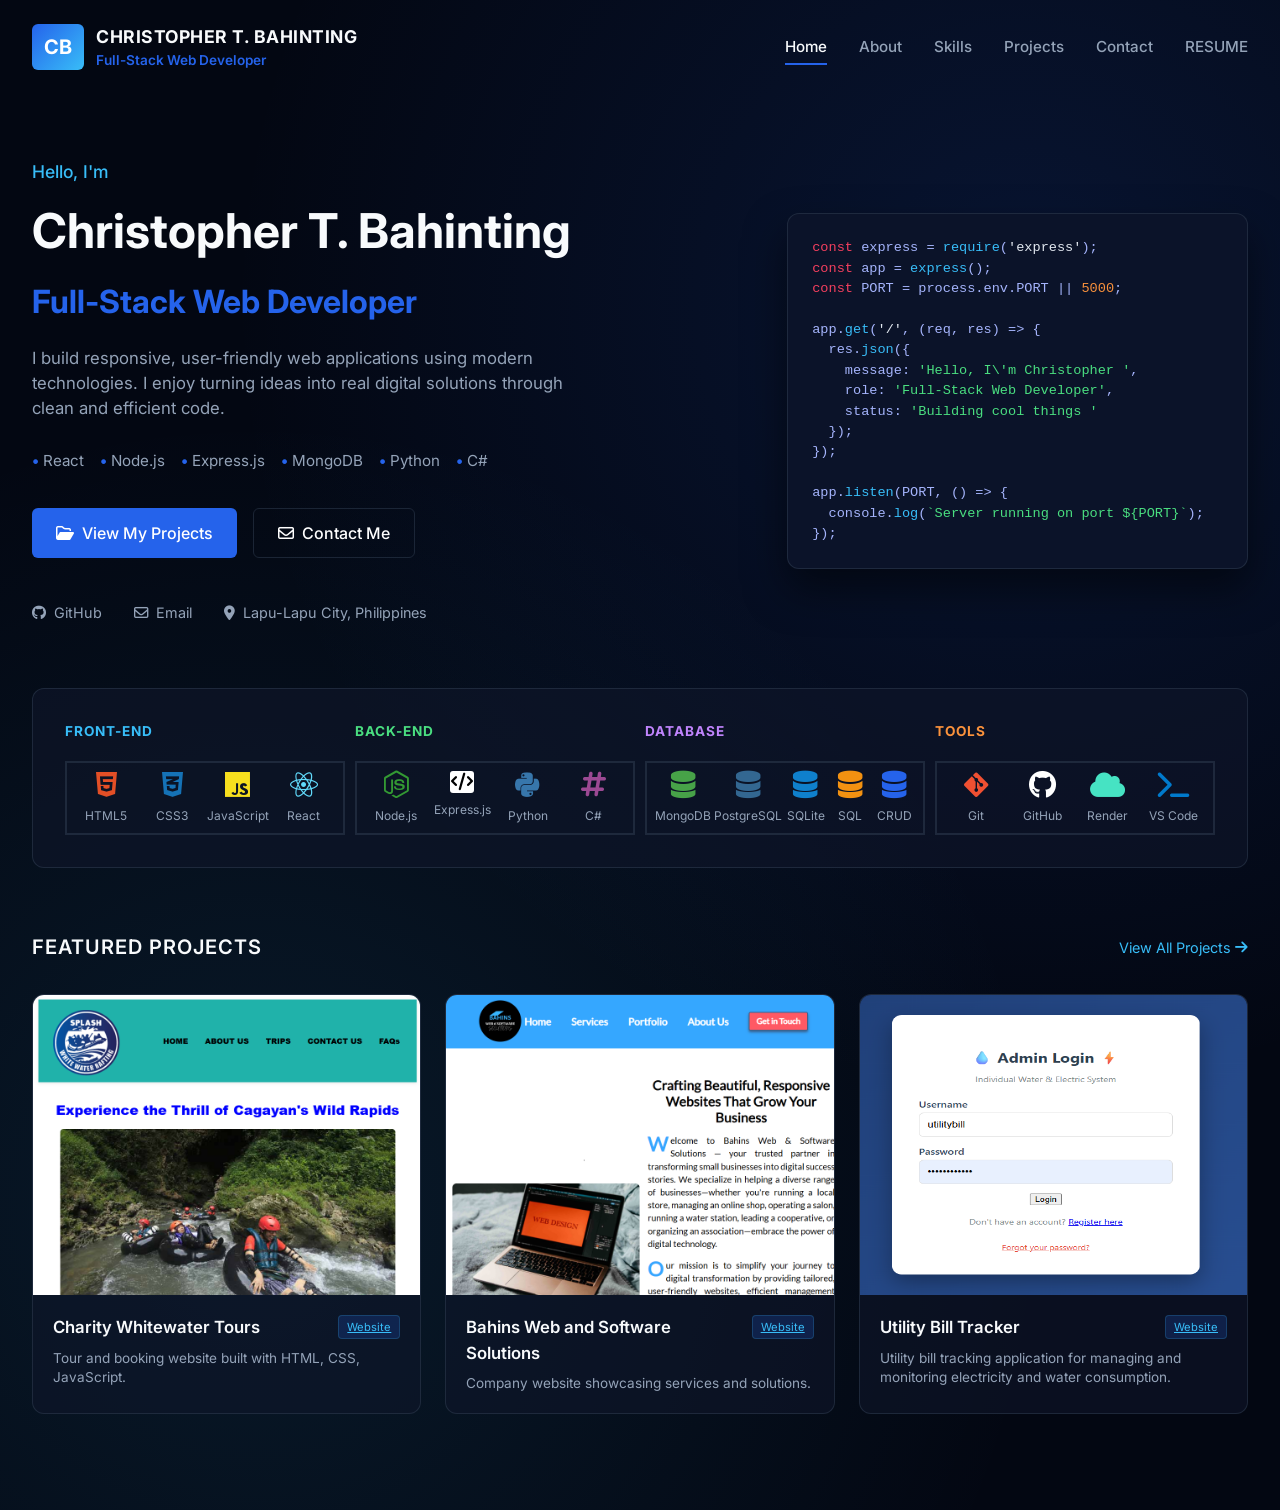
==== commit 2ff625b9: "feat: Add Resume link to navigation and update skills list" ====
--- a/index.html
+++ b/index.html
@@ -19,6 +19,7 @@
             <div class="brand-text">
                 <h1>CHRISTOPHER T. BAHINTING</h1>
                 <p>Full-Stack Web Developer</p>
+                
             </div>
         </div>
         <nav>
@@ -27,6 +28,7 @@
             <a href="skills.html">Skills</a>
             <a href="projects.html">Projects</a>
             <a href="contact.html">Contact</a>
+            <a href="/images/Resume.pdf" target="_blank">RESUME</a>
         </nav>
     </header>
 
--- a/style.css
+++ b/style.css
@@ -677,5 +677,10 @@
             .skills-grid { grid-template-columns: 1fr; }
             .hero-left h2 { font-size: 2.25rem; }
             .hero-left h3 { font-size: 1.5rem; }
+
+            .skills-items {
+               display: grid;
+               grid-template-columns: repeat(2, 1fr);
+            }
         }
     
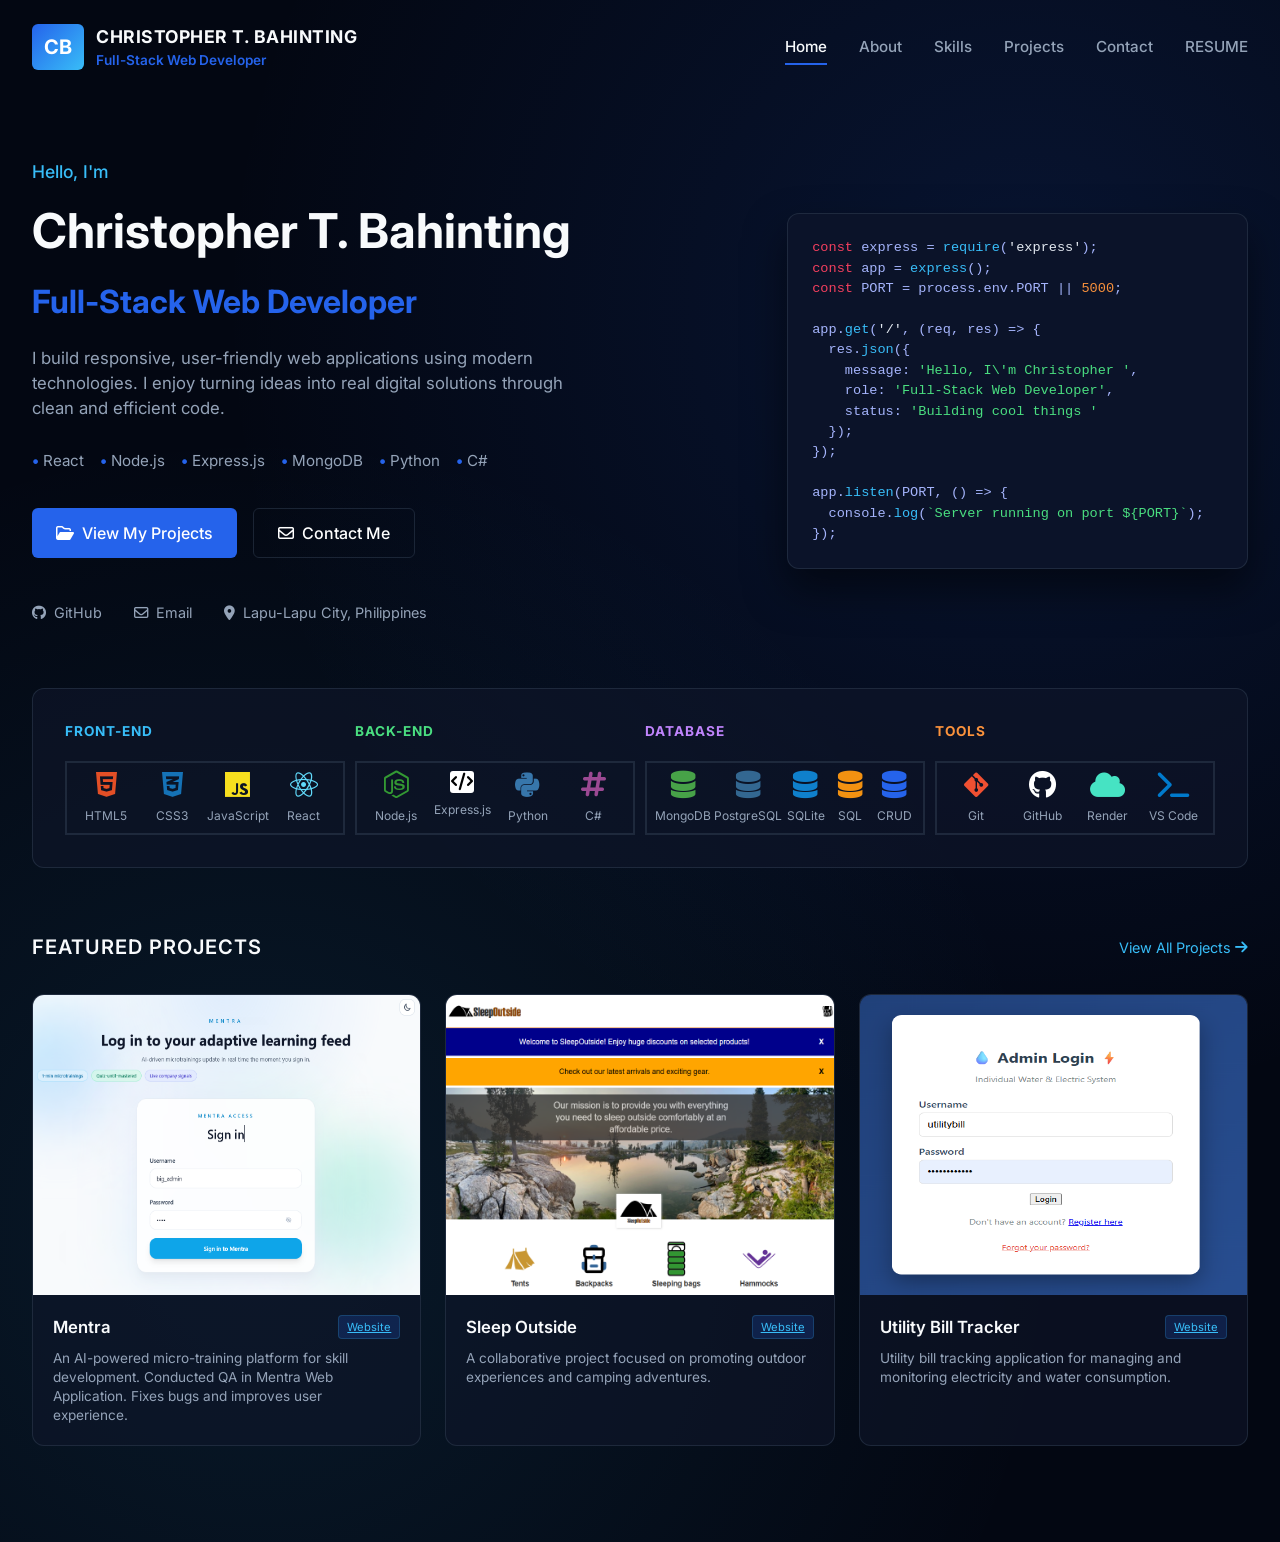
==== commit c26d3a7e: "fix: Fixes the typos and link of resume" ====
--- a/index.html
+++ b/index.html
@@ -28,7 +28,7 @@
             <a href="skills.html">Skills</a>
             <a href="projects.html">Projects</a>
             <a href="contact.html">Contact</a>
-            <a href="/images/Resume.pdf" target="_blank">RESUME</a>
+          <a href="./images/Resume.pdf" target="_blank">RESUME</a>
         </nav>
     </header>
 
@@ -155,40 +155,41 @@
         <div class="projects-grid">
 
             <!-- Project 1 -->
-          <div class="project-card">
-            <img src="images/waterrafting.png" alt="Charity Whitewater Tours" class="project-img">
+              <div class="project-card">
+                    <img src="images/mentra.png" alt="Mentra" class="project-img">
                 <div class="project-info">
                         <div class="project-title-row">
-                    <h4>Charity Whitewater Tours</h4>
-                    <a href="https://bahintingchristopher.github.io/wdd130/index.html" 
-                        target="_blank" 
-                        class="project-badge">
-                        Website
-                        </a>
+                            <!-- Updated title -->
+                            <h4>Mentra</h4>
+                            <a href="https://staging.mentra-train.ai/" 
+                            target="_blank" 
+                            class="project-badge">
+                            Website
+                            </a>
+                        </div>
+                        <p class="project-desc">An AI-powered micro-training platform for skill development. Conducted QA in Mentra Web Application. Fixes bugs and improves user experience.</p>
                     </div>
-                    <p class="project-desc">Tour and booking website built with HTML, CSS, JavaScript.</p>
-                </div>
-        </div>
-
+                </div>
+          
             <!-- Project 2 -->
-        <div class="project-card">
-            <img src="images/bahins.png" alt="Bahins Web and Software Solutions" class="project-img">
-        <div class="project-info">
-                <div class="project-title-row">
-                    <!-- Updated title -->
-                    <h4>Bahins Web and Software Solutions</h4>
-                    <a href="https://bahintingchristopher.github.io/bahins/" 
-                    target="_blank" 
-                    class="project-badge">
-                    Website
-                    </a>
-                </div>
-                <p class="project-desc">Company website showcasing services and solutions.</p>
-            </div>
-        </div>
+                <div class="project-card">
+                    <img src="images/sleepoutside.png" alt="Sleep Outside" class="project-img">
+                <div class="project-info">
+                        <div class="project-title-row">
+                            <!-- Updated title -->
+                            <h4>Sleep Outside</h4>
+                            <a href="https://wdd330-7lq2.onrender.com/" 
+                            target="_blank" 
+                            class="project-badge">
+                            Website
+                            </a>
+                        </div>
+                        <p class="project-desc">A collaborative project focused on promoting outdoor experiences and camping adventures.</p>
+                    </div>
+                </div>
 
             <!-- Project 3 -->
-             <div class="project-card">
+            <div class="project-card">
             <img src="images/utilitybill.png" alt="Utility Bill Tracker" class="project-img">
         <div class="project-info">
                 <div class="project-title-row">
@@ -203,6 +204,7 @@
                 <p class="project-desc">Utility bill tracking application for managing and monitoring electricity and water consumption.</p>
             </div>
         </div>
+        </div>
 
         </div>
             </section>
